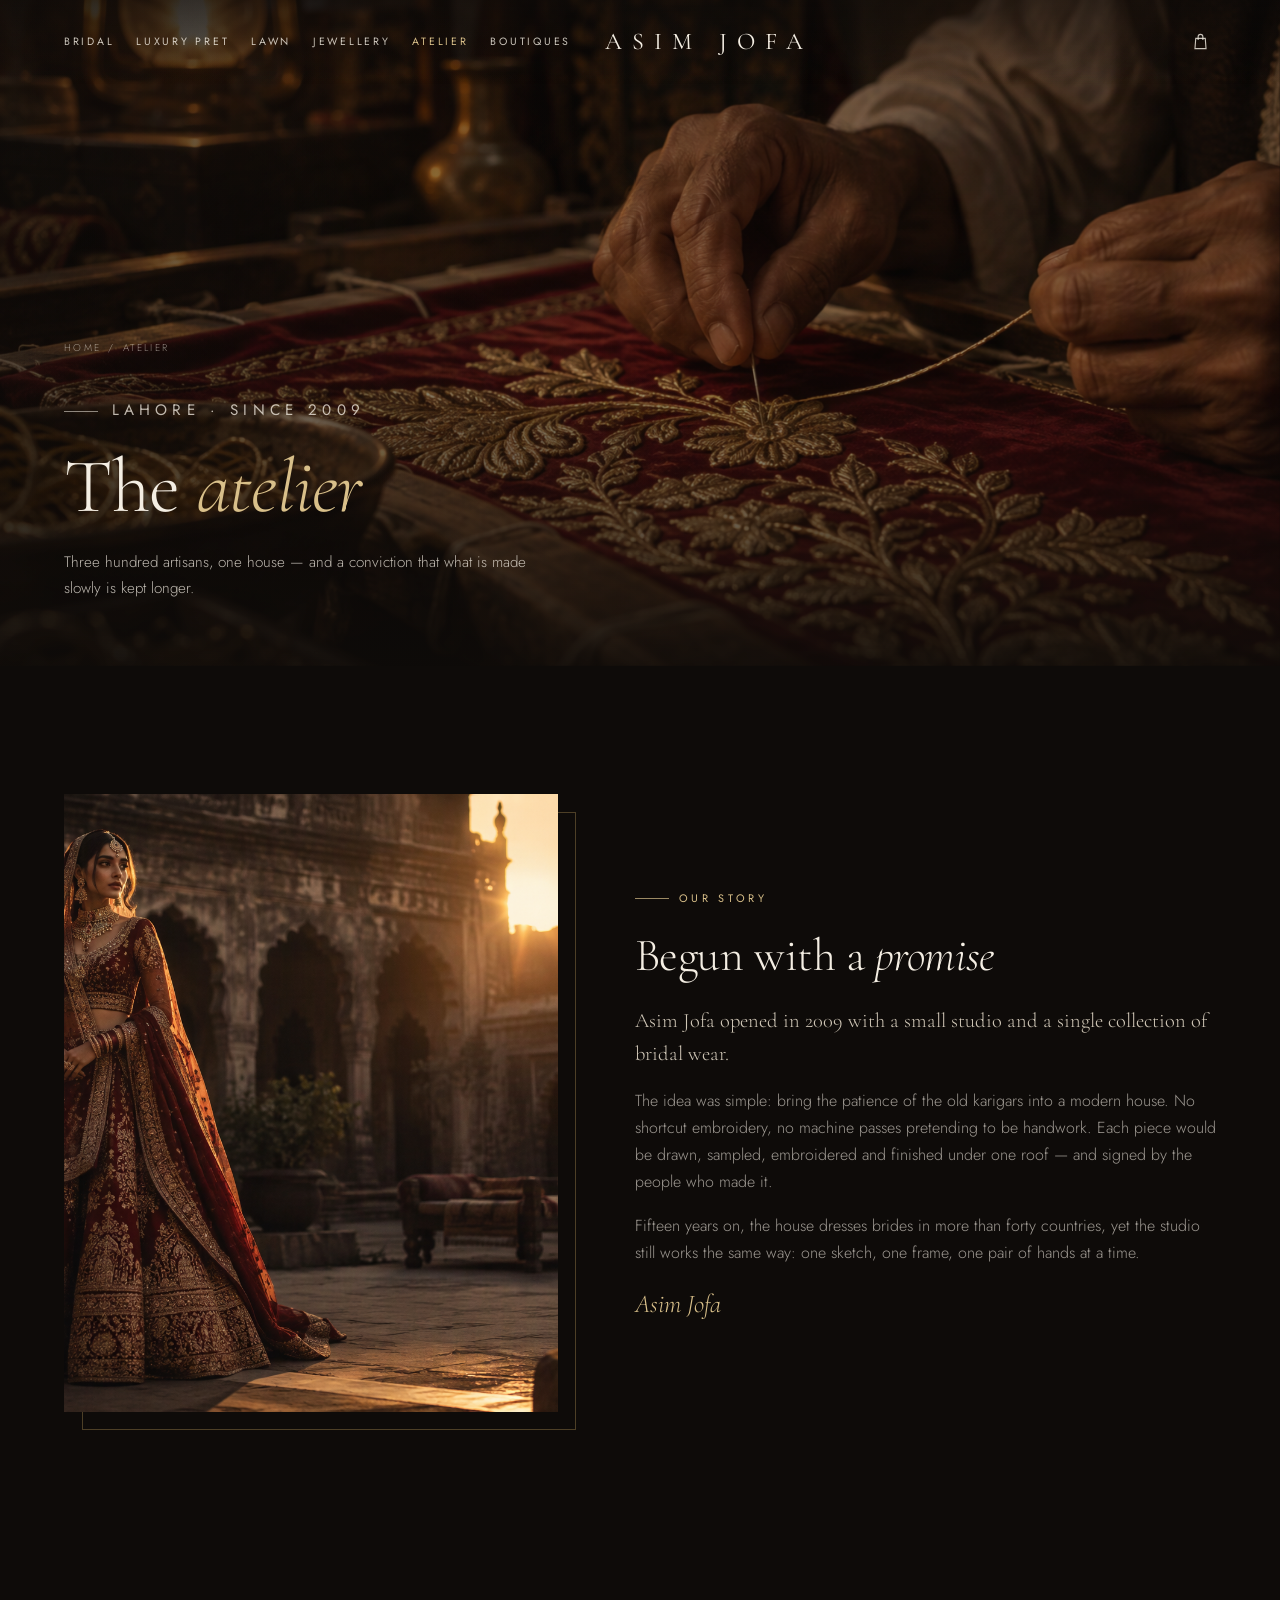
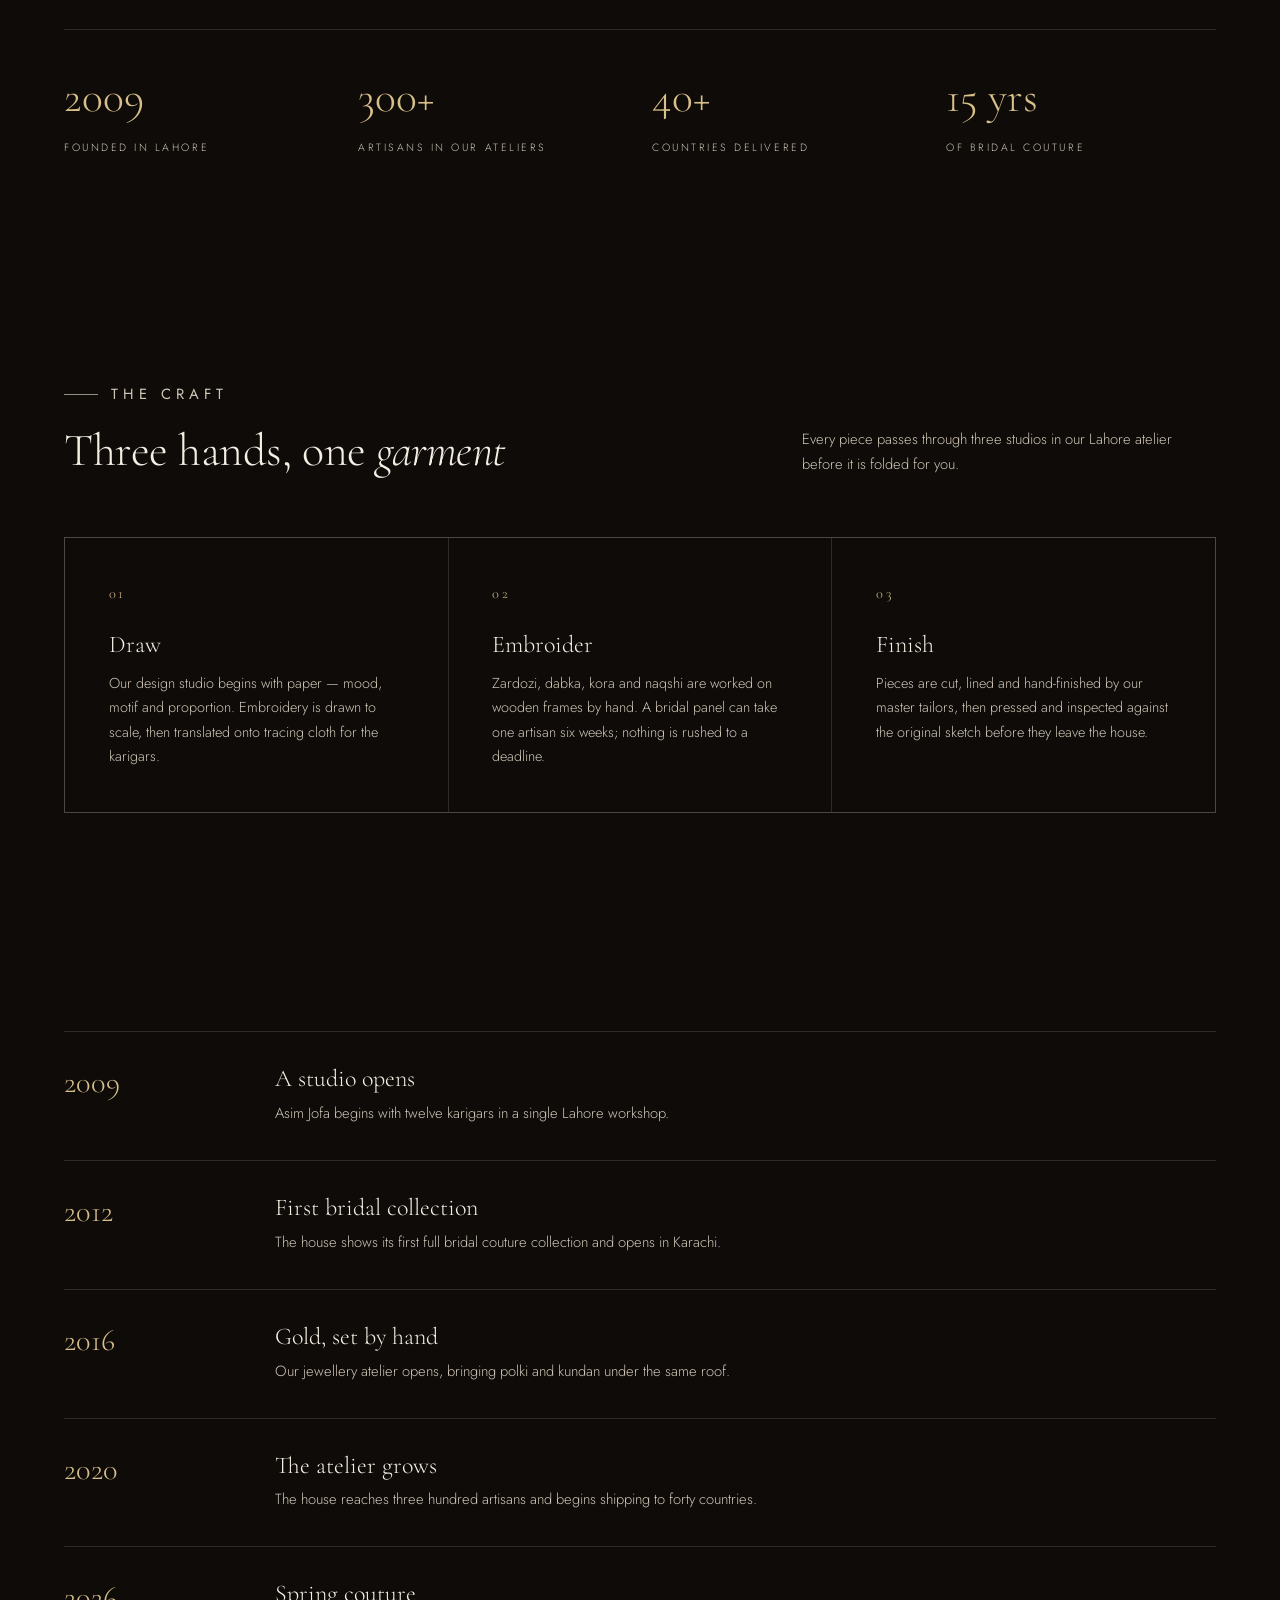
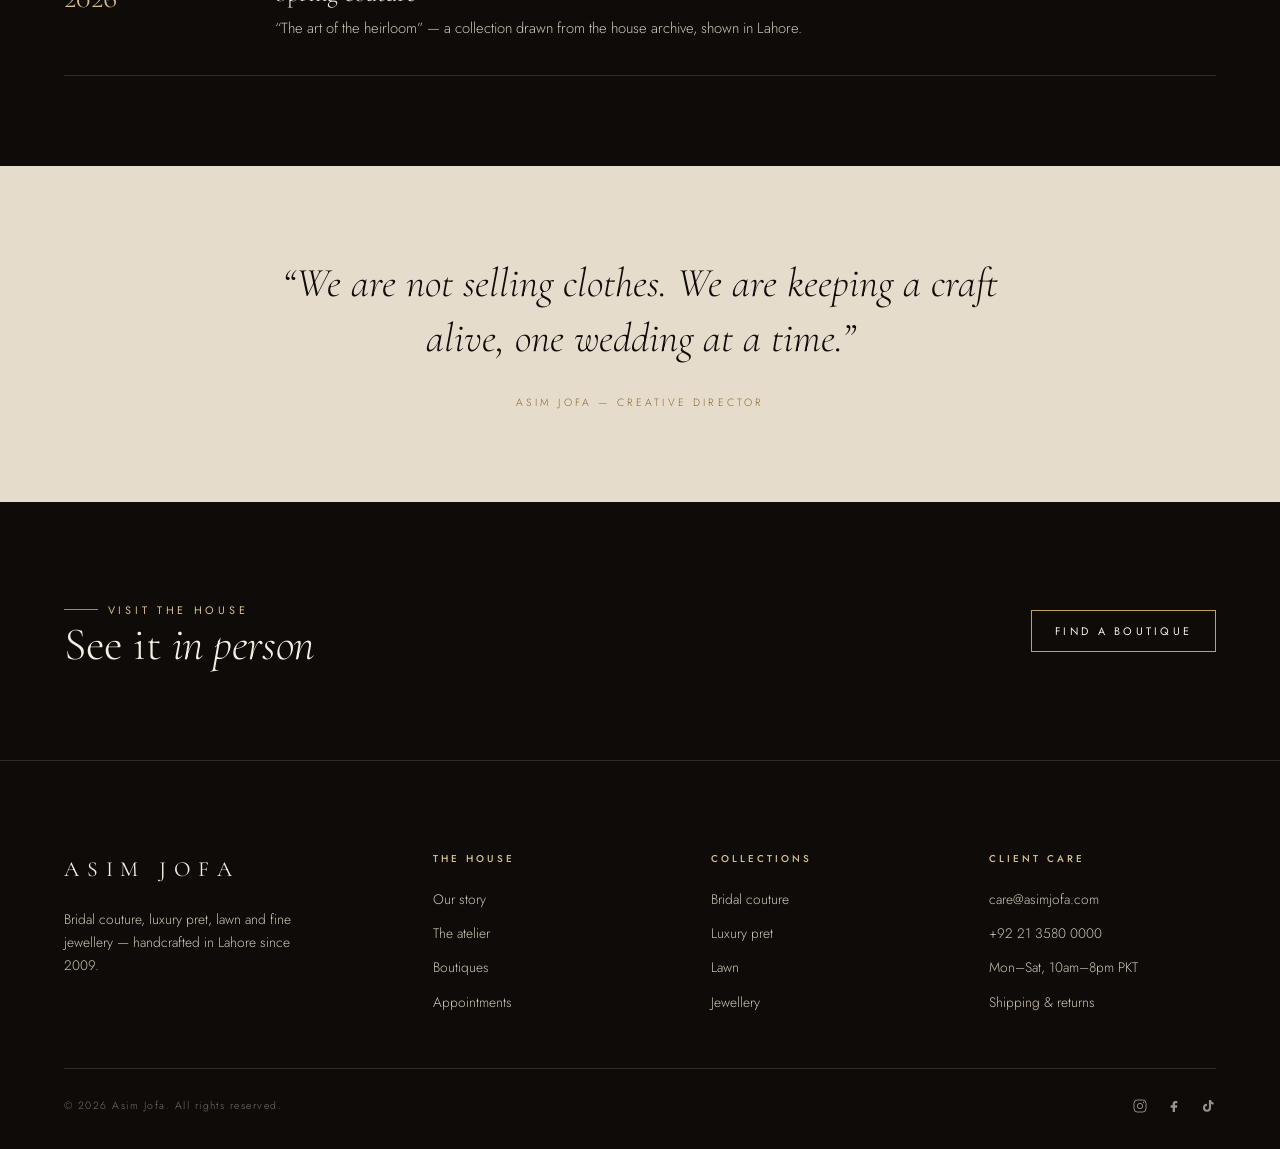
==== atelier.html @ aaea0c68 "Build Asim Jofa couture site with campaign imagery" ====
<!DOCTYPE html>
<html lang="en">
<head>
  <meta charset="UTF-8">
  <meta name="viewport" content="width=device-width, initial-scale=1.0">
  <title>The Atelier — Asim Jofa</title>
  <meta name="description" content="Inside the Asim Jofa atelier in Lahore — hand embroidery, couture commissions and the people behind the house.">
  <link rel="preconnect" href="https://fonts.googleapis.com">
  <link rel="preconnect" href="https://fonts.gstatic.com" crossorigin>
  <link href="https://fonts.googleapis.com/css2?family=Cormorant+Garamond:ital,wght@0,300;0,400;0,500;1,300;1,400&family=Jost:wght@300;400;500&display=swap" rel="stylesheet">
  <link rel="icon" href="data:image/svg+xml,%3Csvg xmlns='http://www.w3.org/2000/svg' viewBox='0 0 64 64'%3E%3Crect width='64' height='64' fill='%230e0b09'/%3E%3Ctext x='32' y='43' font-family='Georgia,serif' font-size='27' fill='%23c2a15c' text-anchor='middle'%3EAJ%3C/text%3E%3C/svg%3E">
  <link rel="stylesheet" href="assets/css/style.css">
</head>
<body>

  <header class="site-header">
    <div class="container header-inner">
      <nav class="main-nav" aria-label="Primary">
        <a href="bridal.html">Bridal</a>
        <a href="pret.html">Luxury Pret</a>
        <a href="lawn.html">Lawn</a>
        <a href="jewellery.html">Jewellery</a>
        <a href="atelier.html" aria-current="page">Atelier</a>
        <a href="boutiques.html">Boutiques</a>
      </nav>
      <button class="menu-toggle tool-btn" type="button" aria-label="Open menu">
        <svg viewBox="0 0 24 24" fill="none" stroke="currentColor" stroke-width="1.4"><path d="M3 7h18M3 12h18M3 17h18"/></svg>
      </button>
      <a class="wordmark" href="index.html" aria-label="Asim Jofa — home">Asim Jofa</a>
      <div class="header-tools">
        <button class="tool-btn" type="button" data-bag-open aria-label="Open shopping bag">
          <svg viewBox="0 0 24 24" fill="none" stroke="currentColor" stroke-width="1.4"><path d="M6 8h12l1 13H5L6 8Z"/><path d="M9 10V6a3 3 0 0 1 6 0v4"/></svg>
          <span class="bag-count" data-bag-count>0</span>
        </button>
      </div>
    </div>
  </header>

  <div class="mobile-nav" id="mobileNav" aria-hidden="true">
    <button class="mobile-close" type="button" aria-label="Close menu">
      <svg viewBox="0 0 24 24" fill="none" stroke="currentColor" stroke-width="1.4"><path d="M6 6l12 12M18 6L6 18"/></svg>
    </button>
    <a href="bridal.html">Bridal</a>
    <a href="pret.html">Luxury Pret</a>
    <a href="lawn.html">Lawn</a>
    <a href="jewellery.html">Jewellery</a>
    <a href="atelier.html" aria-current="page">Atelier</a>
    <a href="boutiques.html">Boutiques</a>
    <small>Karachi · Lahore · Islamabad · Dubai</small>
  </div>

  <main>

    <section class="page-hero">
      <div class="hero-media">
        <img src="assets/images/atelier.png" alt="Artisan hands embroidering gold zardozi thread onto crimson silk">
      </div>
      <div class="hero-shade"></div>
      <div class="container page-hero-inner">
        <div class="crumbs"><a href="index.html">Home</a><span>/</span><span>Atelier</span></div>
        <p class="eyebrow">Lahore · Since 2009</p>
        <h1 class="display">The <em>atelier</em></h1>
        <p>Three hundred artisans, one house — and a conviction that what is made slowly is kept longer.</p>
      </div>
    </section>

    <section class="section">
      <div class="container split">
        <div class="split-media" data-reveal>
          <img src="assets/images/hero-bridal.png" alt="Bride in a crimson zardozi lehenga at dusk">
        </div>
        <div class="split-body" data-reveal data-reveal-delay="1">
          <p class="eyebrow">Our story</p>
          <h2 class="section-title">Begun with a <em>promise</em></h2>
          <p class="lede">Asim Jofa opened in 2009 with a small studio and a single collection of bridal wear.</p>
          <p class="muted">The idea was simple: bring the patience of the old karigars into a modern house. No shortcut embroidery, no machine passes pretending to be handwork. Each piece would be drawn, sampled, embroidered and finished under one roof — and signed by the people who made it.</p>
          <p class="muted">Fifteen years on, the house dresses brides in more than forty countries, yet the studio still works the same way: one sketch, one frame, one pair of hands at a time.</p>
          <p class="signature">Asim Jofa</p>
        </div>
      </div>
    </section>

    <section class="section section--tight">
      <div class="container">
        <div class="stats" data-reveal>
          <div class="stat"><strong>2009</strong><span>Founded in Lahore</span></div>
          <div class="stat"><strong>300+</strong><span>Artisans in our ateliers</span></div>
          <div class="stat"><strong>40+</strong><span>Countries delivered</span></div>
          <div class="stat"><strong>15 yrs</strong><span>Of bridal couture</span></div>
        </div>
      </div>
    </section>

    <section class="section" id="craft">
      <div class="container">
        <div class="section-head" data-reveal>
          <div>
            <p class="eyebrow">The craft</p>
            <h2 class="section-title">Three hands, one <em>garment</em></h2>
          </div>
          <p>Every piece passes through three studios in our Lahore atelier before it is folded for you.</p>
        </div>

        <div class="craft-grid" data-reveal>
          <div class="craft">
            <span class="num">01</span>
            <h3>Draw</h3>
            <p>Our design studio begins with paper — mood, motif and proportion. Embroidery is drawn to scale, then translated onto tracing cloth for the karigars.</p>
          </div>
          <div class="craft">
            <span class="num">02</span>
            <h3>Embroider</h3>
            <p>Zardozi, dabka, kora and naqshi are worked on wooden frames by hand. A bridal panel can take one artisan six weeks; nothing is rushed to a deadline.</p>
          </div>
          <div class="craft">
            <span class="num">03</span>
            <h3>Finish</h3>
            <p>Pieces are cut, lined and hand-finished by our master tailors, then pressed and inspected against the original sketch before they leave the house.</p>
          </div>
        </div>
      </div>
    </section>

    <section class="section section--tight">
      <div class="container">
        <div class="timeline" data-reveal>
          <div class="timeline-item">
            <time>2009</time>
            <div>
              <h3>A studio opens</h3>
              <p>Asim Jofa begins with twelve karigars in a single Lahore workshop.</p>
            </div>
          </div>
          <div class="timeline-item">
            <time>2012</time>
            <div>
              <h3>First bridal collection</h3>
              <p>The house shows its first full bridal couture collection and opens in Karachi.</p>
            </div>
          </div>
          <div class="timeline-item">
            <time>2016</time>
            <div>
              <h3>Gold, set by hand</h3>
              <p>Our jewellery atelier opens, bringing polki and kundan under the same roof.</p>
            </div>
          </div>
          <div class="timeline-item">
            <time>2020</time>
            <div>
              <h3>The atelier grows</h3>
              <p>The house reaches three hundred artisans and begins shipping to forty countries.</p>
            </div>
          </div>
          <div class="timeline-item">
            <time>2026</time>
            <div>
              <h3>Spring couture</h3>
              <p>“The art of the heirloom” — a collection drawn from the house archive, shown in Lahore.</p>
            </div>
          </div>
        </div>
      </div>
    </section>

    <section class="section section--tight section--sand">
      <div class="container quote" data-reveal>
        <blockquote>“We are not selling clothes. We are keeping a craft alive, one wedding at a time.”</blockquote>
        <cite>Asim Jofa — Creative Director</cite>
      </div>
    </section>

    <section class="section section--tight">
      <div class="container" style="display:flex;flex-wrap:wrap;align-items:center;justify-content:space-between;gap:24px">
        <div data-reveal>
          <p class="eyebrow">Visit the house</p>
          <h2 class="section-title">See it <em>in person</em></h2>
        </div>
        <a class="btn" href="boutiques.html" data-reveal data-reveal-delay="1">Find a boutique</a>
      </div>
    </section>

  </main>

  <footer class="site-footer">
    <div class="container">
      <div class="footer-top">
        <div class="footer-brand">
          <a class="wordmark" href="index.html">Asim Jofa</a>
          <p>Bridal couture, luxury pret, lawn and fine jewellery — handcrafted in Lahore since 2009.</p>
        </div>
        <div class="footer-col">
          <h4>The House</h4>
          <ul>
            <li><a href="atelier.html">Our story</a></li>
            <li><a href="atelier.html#craft">The atelier</a></li>
            <li><a href="boutiques.html">Boutiques</a></li>
            <li><a href="boutiques.html#appointment">Appointments</a></li>
          </ul>
        </div>
        <div class="footer-col">
          <h4>Collections</h4>
          <ul>
            <li><a href="bridal.html">Bridal couture</a></li>
            <li><a href="pret.html">Luxury pret</a></li>
            <li><a href="lawn.html">Lawn</a></li>
            <li><a href="jewellery.html">Jewellery</a></li>
          </ul>
        </div>
        <div class="footer-col">
          <h4>Client care</h4>
          <ul>
            <li><a href="mailto:care@asimjofa.com">care@asimjofa.com</a></li>
            <li><a href="tel:+922135800000">+92 21 3580 0000</a></li>
            <li>Mon–Sat, 10am–8pm PKT</li>
            <li><a href="boutiques.html#care">Shipping &amp; returns</a></li>
          </ul>
        </div>
      </div>
      <div class="footer-bottom">
        <span>© <span data-year>2026</span> Asim Jofa. All rights reserved.</span>
        <div class="socials">
          <a href="https://www.instagram.com/asimjofa/" target="_blank" rel="noopener" aria-label="Instagram">
            <svg viewBox="0 0 24 24" fill="none" stroke="currentColor" stroke-width="1.4"><rect x="3" y="3" width="18" height="18" rx="5"/><circle cx="12" cy="12" r="4"/><circle cx="17.2" cy="6.8" r="1" fill="currentColor" stroke="none"/></svg>
          </a>
          <a href="https://www.facebook.com/asimjofa" target="_blank" rel="noopener" aria-label="Facebook">
            <svg viewBox="0 0 24 24" fill="currentColor"><path d="M14 8h3V4.5h-3c-2.5 0-4 1.7-4 4.2V11H7v3.5h3V21h3.5v-6.5h3l.5-3.5h-3.5V9c0-.6.3-1 .5-1Z"/></svg>
          </a>
          <a href="https://www.tiktok.com/@asimjofa" target="_blank" rel="noopener" aria-label="TikTok">
            <svg viewBox="0 0 24 24" fill="currentColor"><path d="M16.5 3c.4 2.1 1.8 3.5 4 3.8v3c-1.6 0-3-.5-4-1.3v6.1a6 6 0 1 1-5.9-6v3.2a2.9 2.9 0 1 0 2.8 2.9V3h3Z"/></svg>
          </a>
        </div>
      </div>
    </div>
  </footer>

  <script src="assets/js/main.js"></script>
</body>
</html>
---- assets/css/style.css ----
/* ————————————————————————————————
   Asim Jofa — static site
   ———————————————————————————————— */

:root {
  --ink: #0e0b09;
  --ink-2: #171210;
  --ink-3: #221b16;
  --ivory: #f4eee3;
  --ivory-dim: #cfc6b6;
  --sand: #e6dccb;
  --gold: #c2a15c;
  --gold-soft: #d9c08a;
  --wine: #3f1119;
  --line: rgba(244, 238, 227, 0.14);
  --line-dark: rgba(14, 11, 9, 0.14);
  --serif: "Cormorant Garamond", "Times New Roman", serif;
  --sans: "Jost", "Helvetica Neue", Arial, sans-serif;
  --ease: cubic-bezier(0.22, 1, 0.36, 1);
  --header-h: 84px;
}

* { margin: 0; padding: 0; box-sizing: border-box; }

html { scroll-behavior: smooth; }

body {
  background: var(--ink);
  color: var(--ivory);
  font-family: var(--sans);
  font-weight: 300;
  font-size: 16px;
  line-height: 1.7;
  -webkit-font-smoothing: antialiased;
}

img { display: block; max-width: 100%; }

a { color: inherit; text-decoration: none; }

button { font: inherit; color: inherit; background: none; border: 0; cursor: pointer; }

::selection { background: var(--gold); color: var(--ink); }

.container { width: min(1320px, 90vw); margin-inline: auto; }

/* ————— typography ————— */

h1, h2, h3, .serif { font-family: var(--serif); font-weight: 300; line-height: 1.12; }

.display {
  font-size: clamp(2.9rem, 6.4vw, 5.9rem);
  letter-spacing: -0.01em;
}

.display em, .serif em { font-style: italic; color: var(--gold-soft); }

h2.section-title {
  font-size: clamp(2rem, 3.6vw, 3.4rem);
  letter-spacing: -0.01em;
}

.eyebrow {
  display: inline-flex;
  align-items: center;
  gap: 0.9em;
  font-size: 0.68rem;
  font-weight: 400;
  letter-spacing: 0.34em;
  text-transform: uppercase;
  color: var(--gold-soft);
}

.eyebrow::before {
  content: "";
  width: 34px;
  height: 1px;
  background: currentColor;
  opacity: 0.7;
}

.lede {
  font-family: var(--serif);
  font-size: clamp(1.15rem, 1.6vw, 1.45rem);
  line-height: 1.6;
  color: var(--ivory-dim);
}

.muted { color: rgba(244, 238, 227, 0.62); }

/* ————— buttons & links ————— */

.btn {
  display: inline-flex;
  align-items: center;
  justify-content: center;
  gap: 0.8em;
  padding: 1em 2.1em;
  border: 1px solid var(--gold);
  font-size: 0.68rem;
  font-weight: 400;
  letter-spacing: 0.3em;
  text-transform: uppercase;
  color: var(--ivory);
  transition: background-color 0.45s var(--ease), color 0.45s var(--ease);
}

.btn:hover { background: var(--gold); color: var(--ink); }

.btn--solid { background: var(--gold); color: var(--ink); }
.btn--solid:hover { background: transparent; color: var(--ivory); }

.btn--ghost { border-color: var(--line); }
.btn--ghost:hover { border-color: var(--gold); background: transparent; color: var(--ivory); }

.btn svg { width: 15px; height: 15px; transition: transform 0.4s var(--ease); }
.btn:hover svg { transform: translateX(4px); }

.link-arrow {
  display: inline-flex;
  align-items: center;
  gap: 0.8em;
  font-size: 0.68rem;
  letter-spacing: 0.28em;
  text-transform: uppercase;
  color: var(--gold-soft);
  padding-bottom: 0.45em;
  border-bottom: 1px solid rgba(217, 192, 138, 0.4);
  transition: border-color 0.3s;
}

.link-arrow:hover { border-color: var(--gold-soft); }
.link-arrow svg { width: 14px; height: 14px; }

/* ————— header ————— */

.site-header {
  position: fixed;
  inset: 0 0 auto;
  z-index: 60;
  height: var(--header-h);
  display: flex;
  align-items: center;
  transition: background-color 0.45s var(--ease), backdrop-filter 0.45s;
  background: linear-gradient(to bottom, rgba(14, 11, 9, 0.55), rgba(14, 11, 9, 0));
}

.site-header.is-solid {
  background: rgba(14, 11, 9, 0.92);
  backdrop-filter: blur(14px);
  border-bottom: 1px solid var(--line);
}

.header-inner {
  display: grid;
  grid-template-columns: 1fr auto 1fr;
  align-items: center;
  gap: 24px;
}

.main-nav { display: flex; gap: clamp(14px, 1.7vw, 30px); }

.main-nav a { white-space: nowrap; }

.main-nav a,
.header-tools button,
.header-tools a {
  font-size: 0.66rem;
  font-weight: 400;
  letter-spacing: 0.26em;
  text-transform: uppercase;
  color: rgba(244, 238, 227, 0.82);
  transition: color 0.3s;
}

.main-nav a:hover,
.main-nav a[aria-current="page"] { color: var(--gold-soft); }

.wordmark {
  font-family: var(--serif);
  font-size: 1.5rem;
  font-weight: 400;
  letter-spacing: 0.42em;
  text-indent: 0.42em;
  text-transform: uppercase;
  white-space: nowrap;
}

.header-tools {
  display: flex;
  justify-content: flex-end;
  align-items: center;
  gap: 22px;
}

.tool-btn { position: relative; display: inline-flex; padding: 6px; }
.tool-btn svg { width: 19px; height: 19px; }

.bag-count {
  position: absolute;
  top: 0;
  right: -2px;
  min-width: 16px;
  height: 16px;
  padding: 0 4px;
  border-radius: 50%;
  background: var(--gold);
  color: var(--ink);
  font-size: 0.6rem;
  font-weight: 500;
  line-height: 16px;
  text-align: center;
  opacity: 0;
  transform: scale(0.6);
  transition: opacity 0.3s, transform 0.3s;
}

.bag-count.is-on { opacity: 1; transform: scale(1); }

.menu-toggle { display: none; }

/* mobile nav */

.mobile-nav {
  position: fixed;
  inset: 0;
  z-index: 90;
  background: var(--ink);
  padding: 110px 9vw 48px;
  display: flex;
  flex-direction: column;
  gap: 6px;
  transform: translateY(-102%);
  transition: transform 0.6s var(--ease);
}

.mobile-nav.is-open { transform: translateY(0); }

.mobile-nav a {
  font-family: var(--serif);
  font-size: clamp(1.9rem, 8vw, 2.6rem);
  padding: 6px 0;
  border-bottom: 1px solid var(--line);
  color: var(--ivory);
}

.mobile-nav a[aria-current="page"] { color: var(--gold-soft); }

.mobile-nav small {
  margin-top: 32px;
  font-size: 0.66rem;
  letter-spacing: 0.3em;
  text-transform: uppercase;
  color: var(--ivory-dim);
}

.mobile-close {
  position: absolute;
  top: 28px;
  right: 9vw;
  width: 44px;
  height: 44px;
  display: grid;
  place-items: center;
  border: 1px solid var(--line);
  border-radius: 50%;
}

.mobile-close svg { width: 18px; height: 18px; }

/* ————— hero ————— */

.hero {
  position: relative;
  min-height: 100svh;
  display: flex;
  flex-direction: column;
  justify-content: flex-end;
  isolation: isolate;
  overflow: hidden;
}

.hero-media, .hero-media img, .hero-shade { position: absolute; inset: 0; }

.hero-media img {
  width: 100%;
  height: 100%;
  object-fit: cover;
  object-position: 50% 32%;
  transform: scale(1.04);
  animation: hero-in 2.4s var(--ease) forwards;
}

@keyframes hero-in { to { transform: scale(1); } }

.hero-shade {
  background:
    linear-gradient(to top, rgba(14, 11, 9, 0.92) 0%, rgba(14, 11, 9, 0.28) 46%, rgba(14, 11, 9, 0.42) 100%),
    linear-gradient(to right, rgba(14, 11, 9, 0.55), transparent 55%);
}

.hero-inner {
  position: relative;
  z-index: 2;
  padding: calc(var(--header-h) + 40px) 0 8vh;
}

.hero-inner .eyebrow { margin-bottom: 26px; }

.hero-inner h1 {
  max-width: 15ch;
  margin-bottom: 26px;
  text-wrap: balance;
}

.hero-copy {
  max-width: 46ch;
  margin-bottom: 38px;
  color: rgba(244, 238, 227, 0.78);
  font-size: 0.95rem;
}

.hero-actions { display: flex; flex-wrap: wrap; gap: 14px; }

.hero-foot {
  position: relative;
  z-index: 2;
  border-top: 1px solid var(--line);
  padding: 22px 0;
  font-size: 0.64rem;
  letter-spacing: 0.3em;
  text-transform: uppercase;
  color: rgba(244, 238, 227, 0.6);
}

.hero-foot .container {
  display: flex;
  flex-wrap: wrap;
  justify-content: space-between;
  gap: 12px 32px;
}

/* ————— page hero ————— */

.page-hero {
  position: relative;
  min-height: 74vh;
  display: flex;
  align-items: flex-end;
  isolation: isolate;
  overflow: hidden;
  padding-bottom: 64px;
}

.page-hero .hero-media img { object-position: 50% 30%; }

.page-hero--top .hero-media img { object-position: 50% 42%; }

.page-hero-inner { position: relative; z-index: 2; }

.page-hero .eyebrow { margin-bottom: 20px; }

.page-hero h1 { font-size: clamp(2.7rem, 6vw, 5.2rem); }

.page-hero p {
  max-width: 52ch;
  margin-top: 20px;
  color: rgba(244, 238, 227, 0.76);
  font-size: 0.95rem;
}

.crumbs {
  position: relative;
  z-index: 2;
  display: flex;
  gap: 0.7em;
  margin-bottom: 22px;
  font-size: 0.62rem;
  letter-spacing: 0.24em;
  text-transform: uppercase;
  color: rgba(244, 238, 227, 0.55);
}

.crumbs a:hover { color: var(--gold-soft); }

/* ————— sections ————— */

.section { padding: clamp(72px, 10vw, 130px) 0; }
.section--tight { padding: clamp(56px, 7vw, 96px) 0; }
.section--sand { background: var(--sand); color: var(--ink); }
.section--wine { background: var(--wine); }

.section-head {
  display: flex;
  flex-wrap: wrap;
  align-items: flex-end;
  justify-content: space-between;
  gap: 24px;
  margin-bottom: clamp(36px, 5vw, 60px);
}

.section-head .eyebrow { margin-bottom: 18px; }
.section-head p { max-width: 46ch; color: var(--ivory-dim); font-size: 0.92rem; }

.section--sand .eyebrow { color: #8a6a2f; }
.section--sand .section-head p,
.section--sand .muted { color: rgba(14, 11, 9, 0.66); }

/* marquee */

.marquee {
  overflow: hidden;
  border-block: 1px solid var(--line);
  padding: 18px 0;
  background: var(--ink);
}

.marquee-track {
  display: flex;
  gap: 0;
  width: max-content;
  animation: marquee 38s linear infinite;
}

.marquee span {
  flex: none;
  padding-inline: 2.4em;
  font-size: 0.64rem;
  letter-spacing: 0.4em;
  text-transform: uppercase;
  color: rgba(244, 238, 227, 0.55);
  white-space: nowrap;
}

.marquee span::after {
  content: "✦";
  margin-left: 4.8em;
  color: var(--gold);
  font-size: 0.7em;
}

@keyframes marquee { to { transform: translateX(-50%); } }

/* intro split */

.split {
  display: grid;
  grid-template-columns: 0.85fr 1fr;
  gap: clamp(36px, 6vw, 96px);
  align-items: center;
}

.split--flip { grid-template-columns: 1fr 0.85fr; }
.split--flip .split-media { order: 2; }

.split-media { position: relative; }

.split-media img {
  width: 100%;
  aspect-ratio: 4 / 5;
  object-fit: cover;
}

.split-media::after {
  content: "";
  position: absolute;
  inset: 18px -18px -18px 18px;
  border: 1px solid var(--gold);
  opacity: 0.35;
  z-index: -1;
}

.split-body .eyebrow { margin-bottom: 22px; }
.split-body h2 { margin-bottom: 24px; }
.split-body p + p { margin-top: 16px; }
.split-body .link-arrow { margin-top: 34px; }

.signature {
  font-family: var(--serif);
  font-style: italic;
  font-size: 1.6rem;
  margin-top: 32px;
  color: var(--gold-soft);
}

/* collections */

.collections {
  display: grid;
  grid-template-columns: 1fr 1fr;
  gap: clamp(18px, 2.4vw, 30px);
}

.collection {
  position: relative;
  display: block;
  overflow: hidden;
  isolation: isolate;
  aspect-ratio: 4 / 4.6;
}

.collection:nth-child(even) { margin-top: clamp(0px, 6vw, 72px); }

.collection img {
  position: absolute;
  inset: 0;
  width: 100%;
  height: 100%;
  object-fit: cover;
  transition: transform 1.4s var(--ease);
}

.collection::after {
  content: "";
  position: absolute;
  inset: 0;
  background: linear-gradient(to top, rgba(14, 11, 9, 0.8), rgba(14, 11, 9, 0.05) 55%);
  z-index: 1;
}

.collection:hover img { transform: scale(1.055); }

.collection-body {
  position: absolute;
  inset: auto 0 0;
  z-index: 2;
  padding: clamp(22px, 3vw, 38px);
  display: flex;
  align-items: flex-end;
  justify-content: space-between;
  gap: 20px;
}

.collection h3 { font-size: clamp(1.7rem, 2.6vw, 2.5rem); margin-bottom: 6px; }

.collection p {
  font-size: 0.7rem;
  letter-spacing: 0.2em;
  text-transform: uppercase;
  color: rgba(244, 238, 227, 0.66);
}

.collection .go {
  flex: none;
  width: 46px;
  height: 46px;
  border: 1px solid rgba(244, 238, 227, 0.4);
  border-radius: 50%;
  display: grid;
  place-items: center;
  transition: background-color 0.4s, color 0.4s, border-color 0.4s;
}

.collection .go svg { width: 16px; height: 16px; }
.collection:hover .go { background: var(--gold); border-color: var(--gold); color: var(--ink); }

/* stats */

.stats {
  display: grid;
  grid-template-columns: repeat(4, 1fr);
  gap: 24px;
  border-top: 1px solid var(--line);
  padding-top: 46px;
}

.stat strong {
  display: block;
  font-family: var(--serif);
  font-size: clamp(2.2rem, 3.4vw, 3.2rem);
  font-weight: 300;
  color: var(--gold-soft);
  line-height: 1;
  margin-bottom: 12px;
}

.stat span {
  font-size: 0.66rem;
  letter-spacing: 0.24em;
  text-transform: uppercase;
  color: var(--ivory-dim);
}

/* products */

.filters {
  display: flex;
  flex-wrap: wrap;
  gap: 10px;
  margin-bottom: clamp(28px, 4vw, 44px);
}

.pill {
  padding: 0.75em 1.5em;
  border: 1px solid var(--line);
  font-size: 0.64rem;
  letter-spacing: 0.24em;
  text-transform: uppercase;
  color: var(--ivory-dim);
  transition: background-color 0.35s, color 0.35s, border-color 0.35s;
}

.section--sand .pill { border-color: rgba(14, 11, 9, 0.22); color: rgba(14, 11, 9, 0.72); }

.pill:hover { border-color: var(--gold); color: var(--ivory); }
.section--sand .pill:hover { color: var(--ink); }

.pill.is-active { background: var(--gold); border-color: var(--gold); color: var(--ink); }

.product-grid {
  display: grid;
  grid-template-columns: repeat(4, 1fr);
  gap: clamp(18px, 2.2vw, 30px) clamp(14px, 1.6vw, 22px);
}

.product {
  position: relative;
  transition: opacity 0.4s ease, transform 0.4s ease;
}

.product.is-hidden { display: none; }

.product-media {
  position: relative;
  overflow: hidden;
  aspect-ratio: 4 / 5;
  background: var(--ink-2);
}

.product-media img {
  width: 100%;
  height: 100%;
  object-fit: cover;
  transition: transform 1.2s var(--ease);
}

.product:hover .product-media img { transform: scale(1.045); }

.product-badge {
  position: absolute;
  top: 14px;
  left: 14px;
  z-index: 2;
  padding: 0.5em 0.9em;
  background: rgba(14, 11, 9, 0.78);
  backdrop-filter: blur(6px);
  font-size: 0.56rem;
  letter-spacing: 0.24em;
  text-transform: uppercase;
  color: var(--gold-soft);
}

.add-btn {
  position: absolute;
  inset: auto 12px 12px;
  z-index: 2;
  padding: 1em;
  background: rgba(244, 238, 227, 0.94);
  color: var(--ink);
  font-size: 0.6rem;
  letter-spacing: 0.26em;
  text-transform: uppercase;
  opacity: 0;
  transform: translateY(8px);
  transition: opacity 0.35s, transform 0.35s, background-color 0.3s;
}

.product:hover .add-btn,
.add-btn:focus-visible { opacity: 1; transform: translateY(0); }
.add-btn:hover { background: var(--gold); }

.product-info {
  display: flex;
  justify-content: space-between;
  align-items: baseline;
  gap: 16px;
  padding-top: 16px;
}

.product-info h3 {
  font-family: var(--serif);
  font-size: 1.28rem;
  font-weight: 400;
}

.product-info span {
  font-size: 0.72rem;
  letter-spacing: 0.08em;
  color: var(--ivory-dim);
  white-space: nowrap;
}

.section--sand .product-info span { color: rgba(14, 11, 9, 0.6); }

.product-cat {
  display: block;
  margin-top: 4px;
  font-size: 0.58rem;
  letter-spacing: 0.22em;
  text-transform: uppercase;
  color: rgba(244, 238, 227, 0.45);
}

.section--sand .product-cat { color: rgba(14, 11, 9, 0.45); }

.empty-state {
  display: none;
  padding: 60px 0;
  text-align: center;
  font-family: var(--serif);
  font-size: 1.4rem;
  color: var(--ivory-dim);
}

.empty-state.is-on { display: block; }

/* campaign */

.campaign {
  position: relative;
  min-height: 78vh;
  display: flex;
  align-items: center;
  isolation: isolate;
  overflow: hidden;
}

.campaign .hero-media img { object-position: 50% 38%; }

.campaign-shade {
  position: absolute;
  inset: 0;
  background: linear-gradient(to right, rgba(14, 11, 9, 0.86), rgba(14, 11, 9, 0.18) 65%);
  z-index: 1;
}

.campaign-inner {
  position: relative;
  z-index: 2;
  padding: 100px 0;
  max-width: 620px;
}

.campaign .eyebrow { margin-bottom: 24px; }
.campaign h2 { font-size: clamp(2.4rem, 4.6vw, 4.2rem); margin-bottom: 24px; }
.campaign p { color: rgba(244, 238, 227, 0.8); max-width: 44ch; margin-bottom: 34px; }

/* quote */

.quote { text-align: center; max-width: 760px; margin-inline: auto; }

.quote blockquote {
  font-family: var(--serif);
  font-size: clamp(1.7rem, 3.2vw, 2.7rem);
  line-height: 1.35;
  font-style: italic;
  color: var(--ivory);
}

.quote cite {
  display: block;
  margin-top: 28px;
  font-family: var(--sans);
  font-style: normal;
  font-size: 0.66rem;
  letter-spacing: 0.3em;
  text-transform: uppercase;
  color: var(--gold-soft);
}

.section--sand .quote blockquote { color: var(--ink); }
.section--sand .quote cite { color: #8a6a2f; }

/* boutiques strip */

.boutique-strip {
  display: grid;
  grid-template-columns: repeat(4, 1fr);
  gap: 1px;
  background: var(--line);
  border: 1px solid var(--line);
}

.boutique-strip a {
  display: block;
  padding: 38px 30px;
  background: var(--ink);
  transition: background-color 0.4s;
}

.boutique-strip a:hover { background: var(--ink-3); }

.boutique-strip h3 { font-size: 1.5rem; margin-bottom: 8px; }

.boutique-strip p {
  font-size: 0.66rem;
  letter-spacing: 0.2em;
  text-transform: uppercase;
  color: var(--ivory-dim);
}

/* newsletter */

.newsletter {
  background: var(--wine);
  padding: clamp(60px, 8vw, 100px) 0;
}

.newsletter-inner {
  display: grid;
  grid-template-columns: 1fr 1fr;
  gap: clamp(32px, 5vw, 80px);
  align-items: center;
}

.newsletter h2 { font-size: clamp(1.9rem, 3.2vw, 3rem); margin-bottom: 14px; }

.newsletter p { color: rgba(244, 238, 227, 0.72); max-width: 44ch; font-size: 0.92rem; }

.field {
  display: flex;
  border-bottom: 1px solid rgba(244, 238, 227, 0.35);
  transition: border-color 0.3s;
}

.field:focus-within { border-color: var(--gold-soft); }

.field input {
  flex: 1;
  min-width: 0;
  padding: 16px 4px;
  background: none;
  border: 0;
  color: var(--ivory);
  font: inherit;
  font-size: 0.92rem;
}

.field input::placeholder { color: rgba(244, 238, 227, 0.45); }
.field input:focus { outline: none; }

.field button {
  display: inline-flex;
  align-items: center;
  gap: 0.7em;
  padding: 0 4px 0 18px;
  font-size: 0.64rem;
  letter-spacing: 0.28em;
  text-transform: uppercase;
  color: var(--gold-soft);
  white-space: nowrap;
}

.field button svg { width: 15px; height: 15px; }

.form-note {
  margin-top: 14px;
  min-height: 1.4em;
  font-size: 0.75rem;
  letter-spacing: 0.06em;
  color: rgba(244, 238, 227, 0.6);
}

.form-note.is-error { color: #e8a1a1; }
.form-note.is-success { color: var(--gold-soft); }

/* ————— footer ————— */

.site-footer {
  background: var(--ink);
  border-top: 1px solid var(--line);
  padding: clamp(56px, 7vw, 90px) 0 34px;
}

.footer-top {
  display: grid;
  grid-template-columns: 1.4fr 1fr 1fr 1fr;
  gap: clamp(28px, 4vw, 60px);
  padding-bottom: 54px;
  border-bottom: 1px solid var(--line);
}

.footer-brand .wordmark { font-size: 1.35rem; letter-spacing: 0.36em; }

.footer-brand p {
  margin-top: 20px;
  max-width: 30ch;
  font-size: 0.86rem;
  color: var(--ivory-dim);
}

.footer-col h4 {
  font-family: var(--sans);
  font-size: 0.62rem;
  font-weight: 500;
  letter-spacing: 0.3em;
  text-transform: uppercase;
  color: var(--gold-soft);
  margin-bottom: 20px;
}

.footer-col ul { list-style: none; display: grid; gap: 11px; }

.footer-col a, .footer-col li {
  font-size: 0.86rem;
  color: var(--ivory-dim);
  transition: color 0.3s;
}

.footer-col a:hover { color: var(--ivory); }

.footer-bottom {
  display: flex;
  flex-wrap: wrap;
  justify-content: space-between;
  gap: 16px;
  padding-top: 28px;
  font-size: 0.66rem;
  letter-spacing: 0.14em;
  color: rgba(244, 238, 227, 0.45);
}

.socials { display: flex; gap: 18px; align-items: center; }
.socials a { display: inline-flex; color: rgba(244, 238, 227, 0.6); transition: color 0.3s; }
.socials a:hover { color: var(--gold-soft); }
.socials svg { width: 16px; height: 16px; }

/* ————— bag drawer ————— */

.overlay {
  position: fixed;
  inset: 0;
  z-index: 100;
  background: rgba(6, 4, 3, 0.6);
  backdrop-filter: blur(3px);
  opacity: 0;
  pointer-events: none;
  transition: opacity 0.4s;
}

.overlay.is-on { opacity: 1; pointer-events: auto; }

.bag-panel {
  position: fixed;
  top: 0;
  right: 0;
  bottom: 0;
  z-index: 101;
  width: min(440px, 100vw);
  background: var(--ink-2);
  border-left: 1px solid var(--line);
  display: flex;
  flex-direction: column;
  transform: translateX(102%);
  transition: transform 0.55s var(--ease);
}

.bag-panel.is-open { transform: translateX(0); }

.bag-head {
  display: flex;
  align-items: center;
  justify-content: space-between;
  padding: 26px 28px;
  border-bottom: 1px solid var(--line);
}

.bag-head h2 { font-size: 1.5rem; }

.icon-close {
  width: 40px;
  height: 40px;
  display: grid;
  place-items: center;
  border: 1px solid var(--line);
  border-radius: 50%;
  transition: border-color 0.3s;
}

.icon-close:hover { border-color: var(--gold); }
.icon-close svg { width: 15px; height: 15px; }

.bag-items { flex: 1; overflow-y: auto; padding: 8px 28px; }

.bag-empty {
  padding: 60px 0;
  text-align: center;
  font-family: var(--serif);
  font-size: 1.3rem;
  color: var(--ivory-dim);
}

.bag-item {
  display: grid;
  grid-template-columns: 76px 1fr auto;
  gap: 16px;
  padding: 20px 0;
  border-bottom: 1px solid var(--line);
  align-items: center;
}

.bag-item img { width: 76px; height: 95px; object-fit: cover; }

.bag-item h3 { font-family: var(--serif); font-size: 1.1rem; font-weight: 400; line-height: 1.3; }

.bag-item .price { font-size: 0.78rem; color: var(--ivory-dim); margin-top: 4px; }

.qty {
  display: inline-flex;
  align-items: center;
  gap: 12px;
  margin-top: 10px;
  font-size: 0.8rem;
}

.qty button {
  width: 22px;
  height: 22px;
  display: grid;
  place-items: center;
  border: 1px solid var(--line);
  font-size: 0.9rem;
  line-height: 1;
  color: var(--ivory-dim);
}

.qty button:hover { border-color: var(--gold); color: var(--ivory); }

.bag-remove { font-size: 0.62rem; letter-spacing: 0.14em; text-transform: uppercase; color: rgba(244, 238, 227, 0.45); }
.bag-remove:hover { color: var(--gold-soft); }

.bag-foot { border-top: 1px solid var(--line); padding: 24px 28px 28px; }

.bag-subtotal {
  display: flex;
  justify-content: space-between;
  margin-bottom: 16px;
  font-size: 0.8rem;
  letter-spacing: 0.14em;
  text-transform: uppercase;
  color: var(--ivory-dim);
}

.bag-subtotal strong { color: var(--ivory); font-weight: 400; }

.bag-foot .btn { width: 100%; }

.bag-note { margin-top: 12px; font-size: 0.68rem; letter-spacing: 0.08em; text-align: center; color: rgba(244, 238, 227, 0.45); }

/* toast */

.toast {
  position: fixed;
  left: 50%;
  bottom: 32px;
  z-index: 120;
  transform: translate(-50%, 20px);
  background: var(--ivory);
  color: var(--ink);
  padding: 15px 26px;
  font-size: 0.68rem;
  letter-spacing: 0.18em;
  text-transform: uppercase;
  opacity: 0;
  pointer-events: none;
  transition: opacity 0.35s, transform 0.35s;
}

.toast.is-on { opacity: 1; transform: translate(-50%, 0); }

/* ————— atelier page ————— */

.timeline { display: grid; gap: 0; border-top: 1px solid var(--line); }

.timeline-item {
  display: grid;
  grid-template-columns: 160px 1fr;
  gap: clamp(20px, 4vw, 70px);
  padding: 34px 0;
  border-bottom: 1px solid var(--line);
}

.timeline-item time {
  font-family: var(--serif);
  font-size: 1.9rem;
  color: var(--gold-soft);
  line-height: 1.1;
}

.timeline-item h3 { font-size: 1.5rem; margin-bottom: 8px; }
.timeline-item p { color: var(--ivory-dim); font-size: 0.92rem; max-width: 62ch; }

.craft-grid { display: grid; grid-template-columns: repeat(3, 1fr); gap: 1px; background: var(--line); border: 1px solid var(--line); }

.craft {
  background: var(--ink);
  padding: clamp(28px, 3.4vw, 44px);
}

.craft .num {
  font-family: var(--serif);
  font-size: 0.9rem;
  letter-spacing: 0.2em;
  color: var(--gold-soft);
  display: block;
  margin-bottom: 26px;
}

.craft h3 { font-size: 1.5rem; margin-bottom: 12px; }
.craft p { font-size: 0.9rem; color: var(--ivory-dim); }

/* ————— boutiques page ————— */

.boutique-grid { display: grid; grid-template-columns: 1fr 1fr; gap: clamp(18px, 2.4vw, 30px); }

.boutique-card {
  border: 1px solid var(--line);
  padding: clamp(28px, 3.6vw, 46px);
  background: var(--ink-2);
  display: flex;
  flex-direction: column;
  gap: 8px;
}

.boutique-card h3 { font-size: 1.9rem; }
.boutique-card .city { font-size: 0.62rem; letter-spacing: 0.3em; text-transform: uppercase; color: var(--gold-soft); margin-bottom: 6px; }
.boutique-card p { font-size: 0.88rem; color: var(--ivory-dim); }
.boutique-card .hours { font-size: 0.68rem; letter-spacing: 0.14em; text-transform: uppercase; color: rgba(244, 238, 227, 0.5); margin-top: 12px; }
.boutique-card a.link-arrow { align-self: flex-start; margin-top: 20px; }

.contact-panel {
  display: grid;
  grid-template-columns: 0.9fr 1.1fr;
  gap: clamp(34px, 6vw, 90px);
}

.contact-form { display: grid; gap: 22px; }

.contact-form label {
  display: block;
  font-size: 0.62rem;
  letter-spacing: 0.26em;
  text-transform: uppercase;
  color: var(--ivory-dim);
  margin-bottom: 8px;
}

.contact-form input,
.contact-form select,
.contact-form textarea {
  width: 100%;
  padding: 13px 2px;
  background: none;
  border: 0;
  border-bottom: 1px solid var(--line);
  color: var(--ivory);
  font: inherit;
  font-size: 0.92rem;
  border-radius: 0;
}

.contact-form select { appearance: none; }
.contact-form select option { background: var(--ink-2); }
.contact-form textarea { resize: vertical; min-height: 90px; }
.contact-form input:focus,
.contact-form select:focus,
.contact-form textarea:focus { outline: none; border-color: var(--gold-soft); }
.contact-form .field:focus-within { border: 0; }

/* ————— reveal ————— */

[data-reveal] {
  opacity: 0;
  transform: translateY(28px);
  transition: opacity 0.9s var(--ease), transform 0.9s var(--ease);
}

[data-reveal].is-visible { opacity: 1; transform: none; }

[data-reveal-delay="1"] { transition-delay: 0.1s; }
[data-reveal-delay="2"] { transition-delay: 0.2s; }
[data-reveal-delay="3"] { transition-delay: 0.3s; }

/* ————— print ————— */

@media print {
  .site-header, .mobile-nav, .hero-foot, .marquee, .bag-panel, .overlay, .toast { display: none !important; }
  [data-reveal] { opacity: 1 !important; transform: none !important; }
  body { background: #fff; color: #111; }
  .hero { min-height: 60vh; }
  .campaign { min-height: 55vh; }
  .section { padding: 36px 0; }
  .product, .boutique-card, .craft, .timeline-item { break-inside: avoid; }
}

/* ————— responsive ————— */

@media (max-width: 1100px) {
  .main-nav { display: none; }
  .menu-toggle { display: inline-flex; }
  .header-inner { grid-template-columns: auto 1fr auto; }
  .wordmark { justify-self: center; }
  .product-grid { grid-template-columns: repeat(3, 1fr); }
  .footer-top { grid-template-columns: 1.4fr 1fr 1fr; }
  .footer-brand { grid-column: 1 / -1; }
  .split, .split--flip { grid-template-columns: 1fr; }
  .split--flip .split-media { order: 0; }
  .split-media img { aspect-ratio: 16 / 10; }
  .split-media::after { inset: 12px -10px -10px 12px; }
}

@media (max-width: 820px) {
  :root { --header-h: 70px; }
  .header-tools { gap: 14px; }
  .header-tools .tool-label { display: none; }
  .header-inner { gap: 10px; }
  .wordmark { font-size: 1.12rem; letter-spacing: 0.3em; text-indent: 0.3em; }
  .hero { min-height: 92svh; }
  .hero-media img { object-position: 56% 30%; }
  .collections { grid-template-columns: 1fr; }
  .collection:nth-child(even) { margin-top: 0; }
  .collection { aspect-ratio: 4 / 4.8; }
  .stats { grid-template-columns: 1fr 1fr; gap: 30px; }
  .product-grid { grid-template-columns: 1fr 1fr; gap: 26px 14px; }
  .add-btn { opacity: 1; transform: none; inset: auto 8px 8px; padding: 0.8em 0.6em; font-size: 0.54rem; letter-spacing: 0.18em; }
  .product-info { flex-direction: column; gap: 2px; padding-top: 12px; }
  .product-info h3 { font-size: 1.1rem; }
  .product-info span { font-size: 0.68rem; }
  .boutique-strip { grid-template-columns: 1fr 1fr; }
  .newsletter-inner { grid-template-columns: 1fr; }
  .page-hero { min-height: 62vh; }
  .campaign { min-height: 70vh; }
  .campaign-shade { background: linear-gradient(to top, rgba(14, 11, 9, 0.9), rgba(14, 11, 9, 0.15) 75%); }
  .footer-top { grid-template-columns: 1fr 1fr; }
  .footer-brand { grid-column: 1 / -1; }
  .craft-grid { grid-template-columns: 1fr; }
  .timeline-item { grid-template-columns: 1fr; gap: 8px; }
  .timeline-item time { font-size: 1.5rem; }
  .boutique-grid { grid-template-columns: 1fr; }
  .contact-panel { grid-template-columns: 1fr; }
  .section-head { flex-direction: column; align-items: flex-start; }
  .bag-panel { width: 100vw; }
}

@media (max-width: 480px) {
  .hero-actions .btn { flex: 1; padding-inline: 1em; letter-spacing: 0.2em; }
  .hero-foot .container { flex-direction: column; gap: 8px; }
  .footer-bottom { flex-direction: column; align-items: flex-start; }
}

@media (prefers-reduced-motion: reduce) {
  html { scroll-behavior: auto; }
  *, *::before, *::after { animation-duration: 0.001s !important; transition-duration: 0.001s !important; }
  [data-reveal] { opacity: 1; transform: none; }
  .hero-media img { animation: none; transform: none; }
  .marquee-track { animation: none; }
}
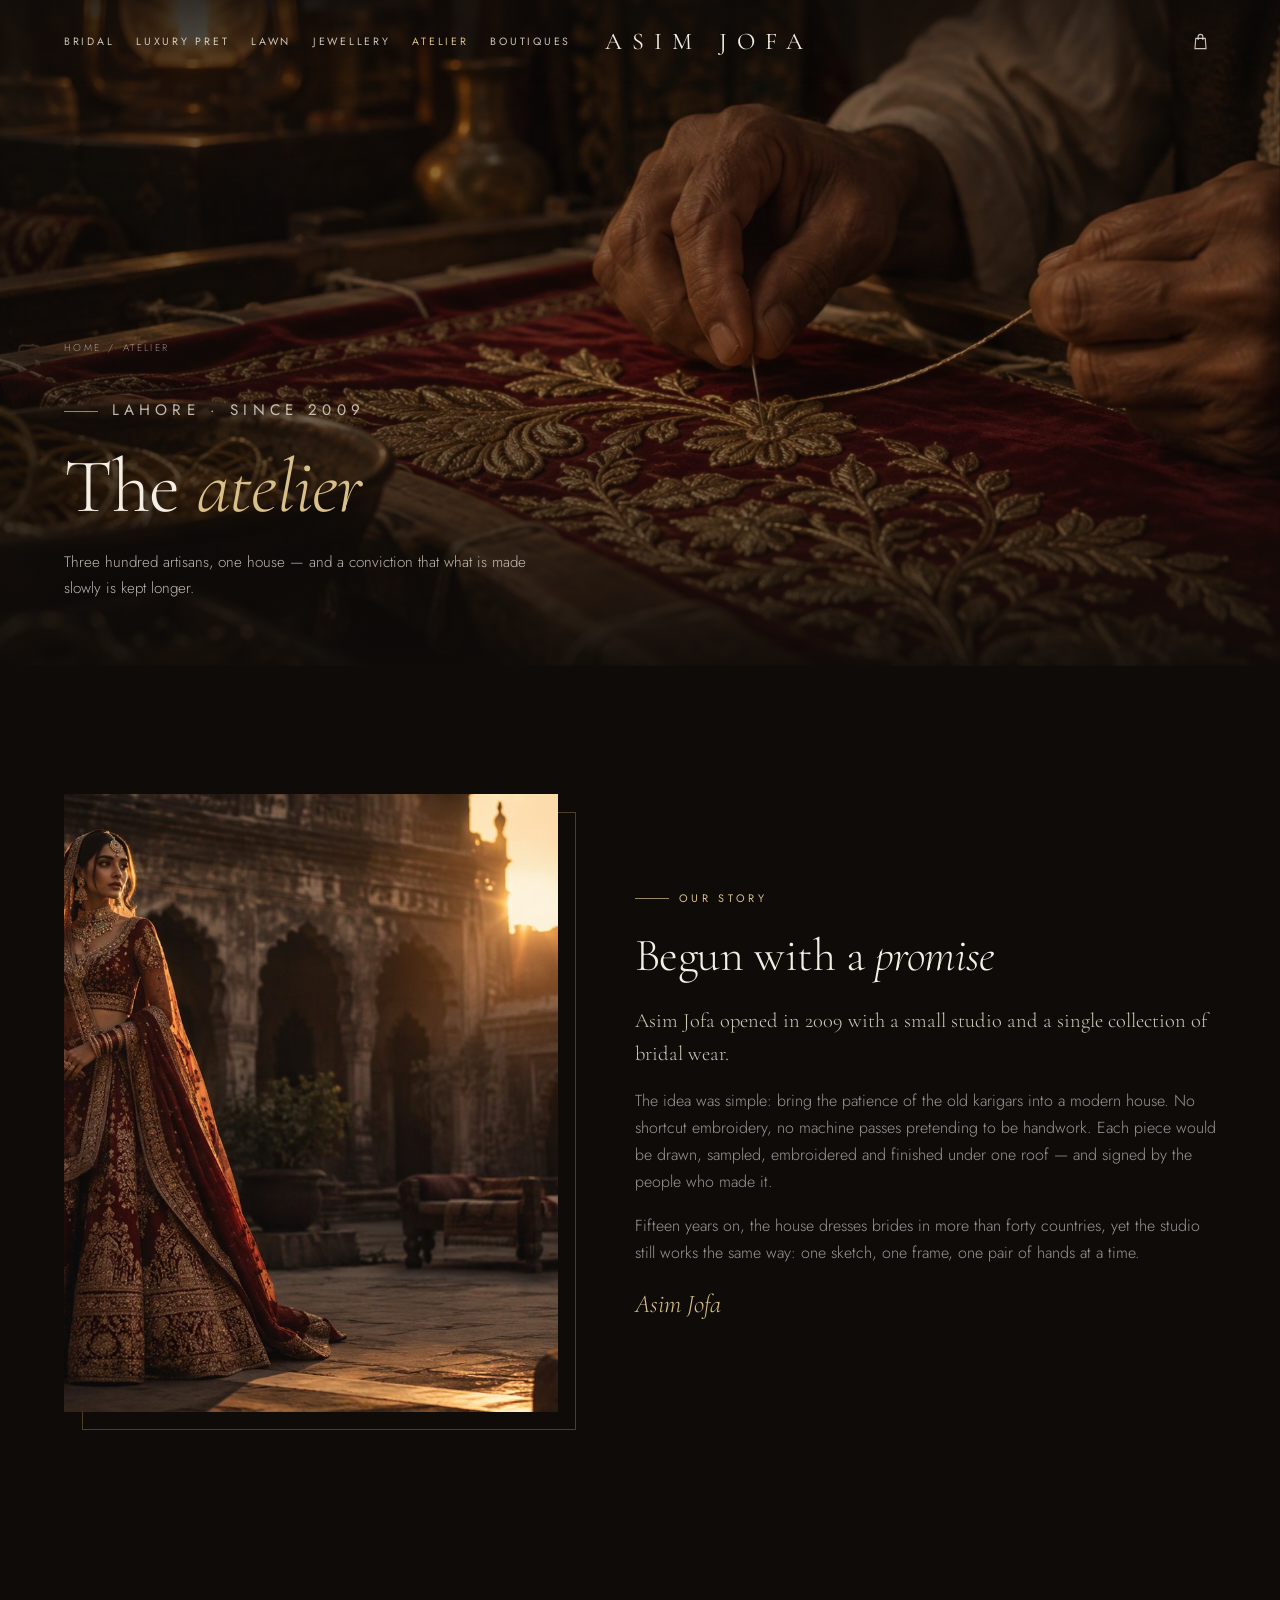
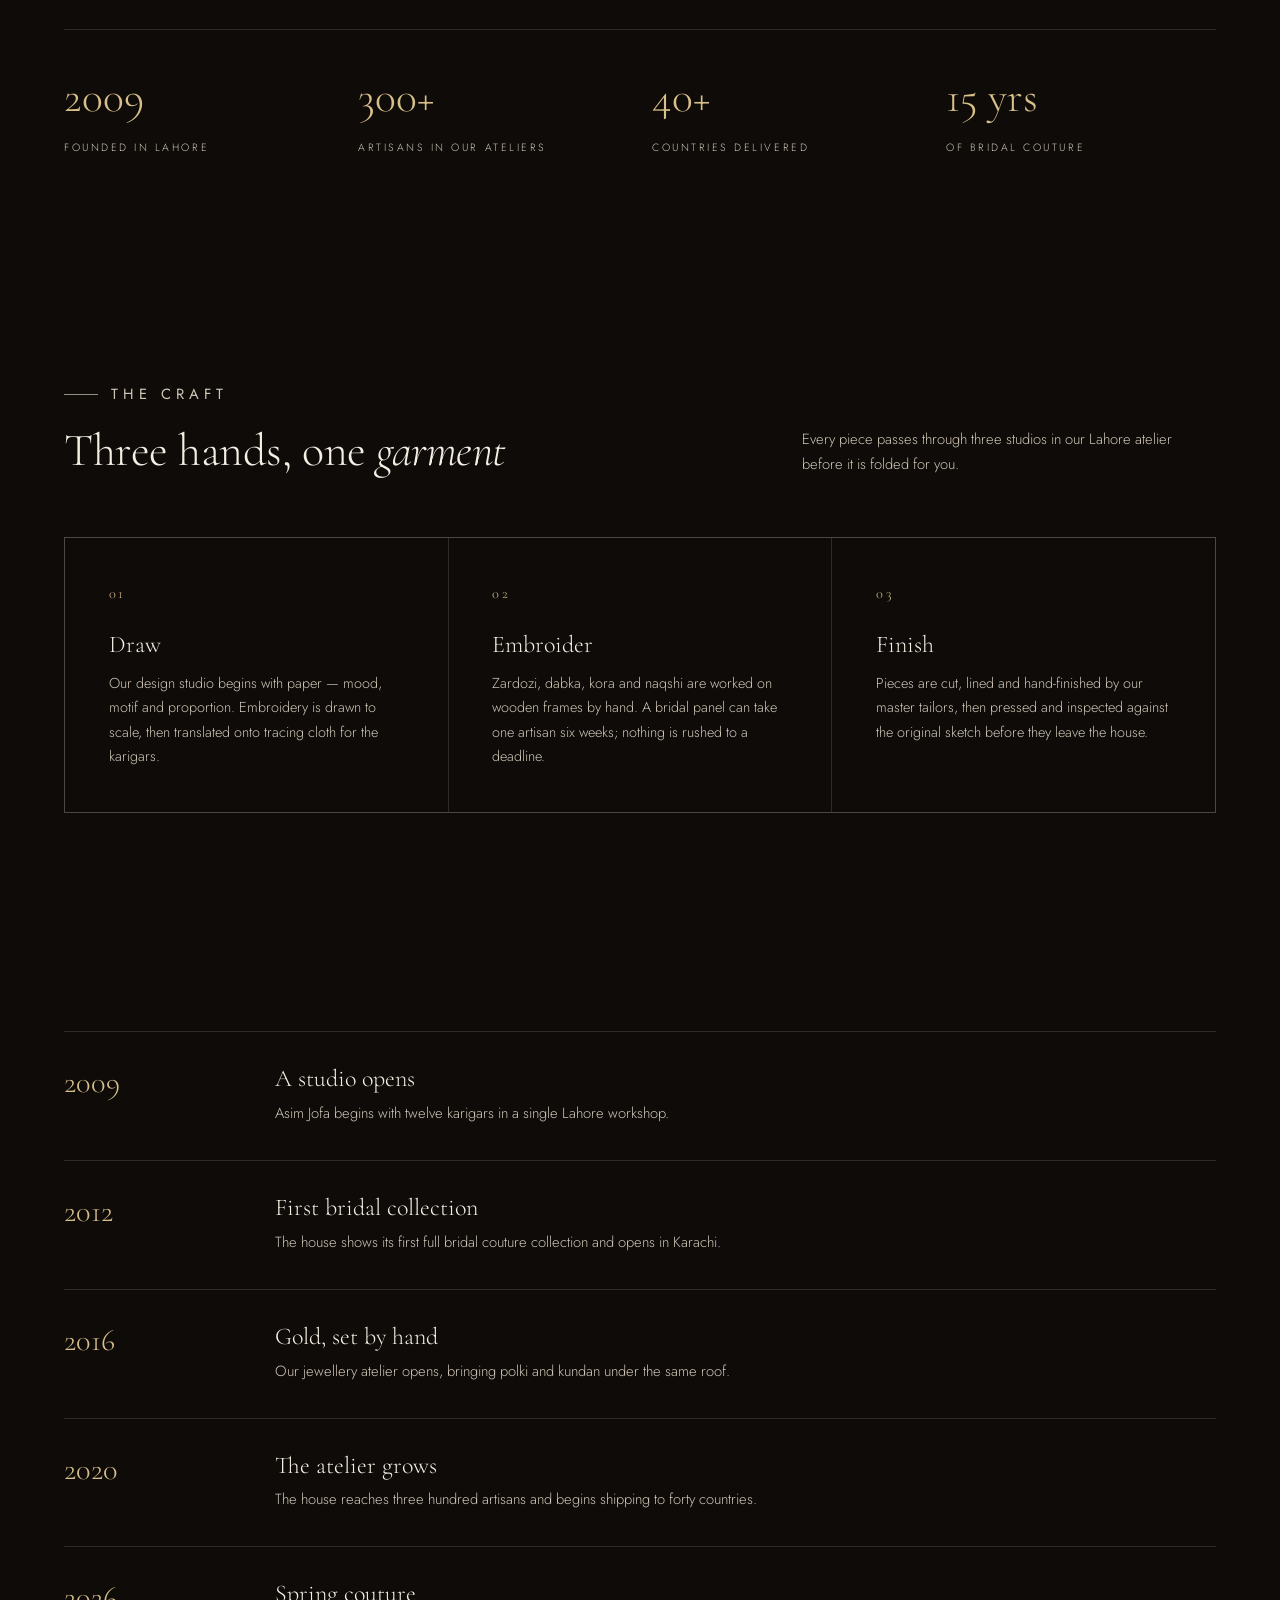
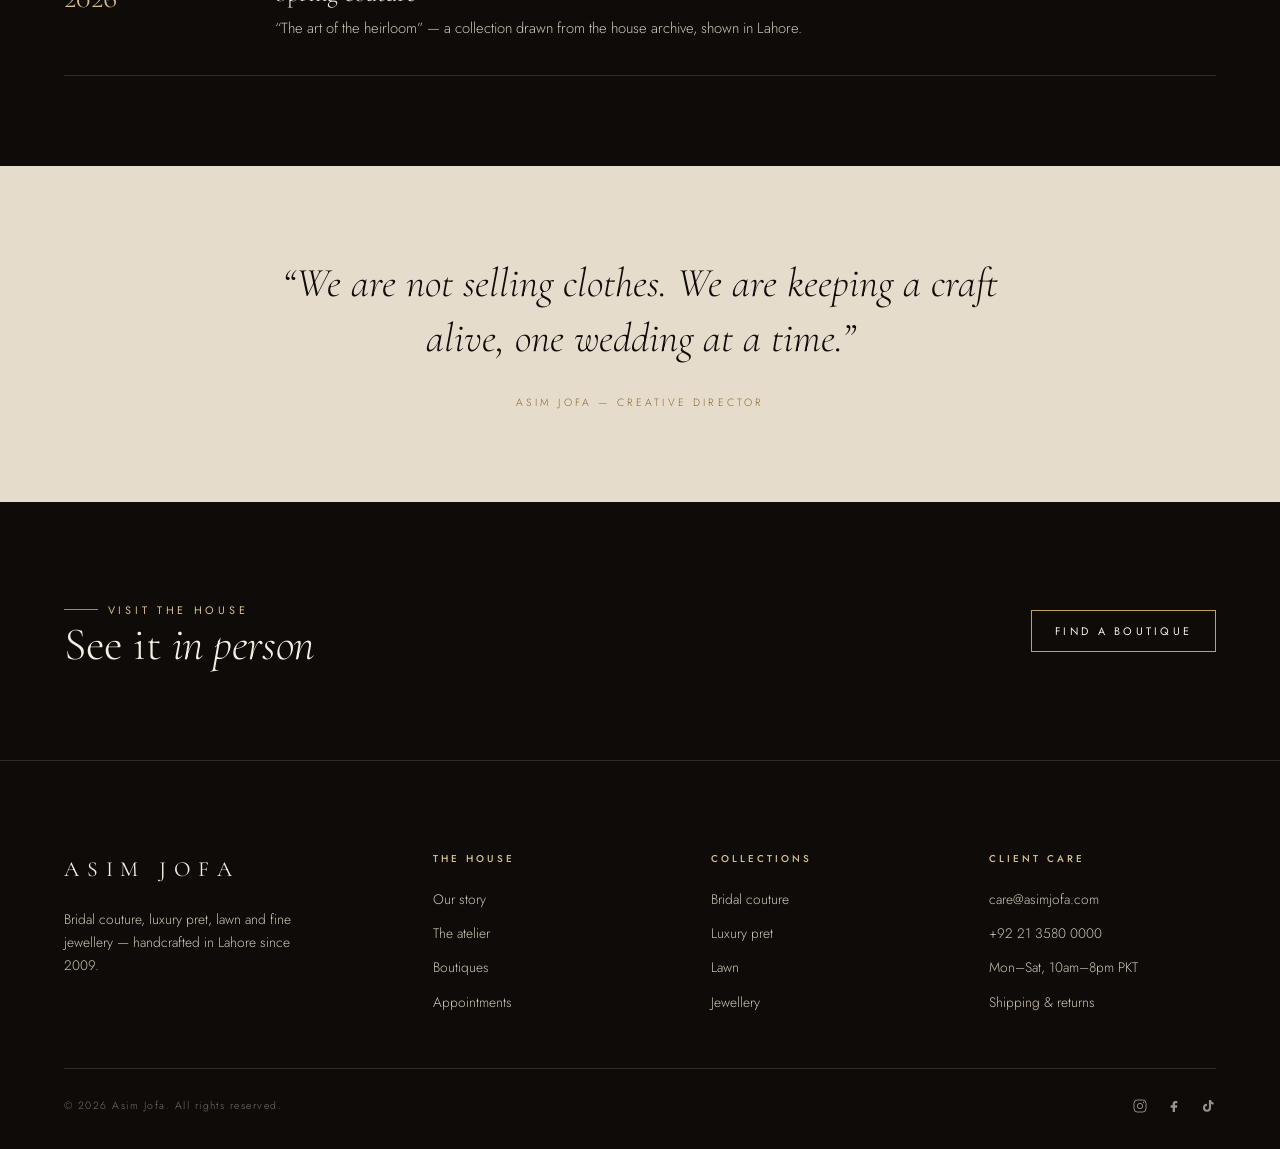
==== commit c8b46ed2: "Compress imagery to JPEG to cut page weight Homepage payload drops from ~20 MB to ~2.2 MB so the pub" ====
--- a/atelier.html
+++ b/atelier.html
@@ -53,7 +53,7 @@
 
     <section class="page-hero">
       <div class="hero-media">
-        <img src="assets/images/atelier.png" alt="Artisan hands embroidering gold zardozi thread onto crimson silk">
+        <img src="assets/images/atelier.jpg" alt="Artisan hands embroidering gold zardozi thread onto crimson silk">
       </div>
       <div class="hero-shade"></div>
       <div class="container page-hero-inner">
@@ -67,7 +67,7 @@
     <section class="section">
       <div class="container split">
         <div class="split-media" data-reveal>
-          <img src="assets/images/hero-bridal.png" alt="Bride in a crimson zardozi lehenga at dusk">
+          <img src="assets/images/hero-bridal.jpg" alt="Bride in a crimson zardozi lehenga at dusk">
         </div>
         <div class="split-body" data-reveal data-reveal-delay="1">
           <p class="eyebrow">Our story</p>
